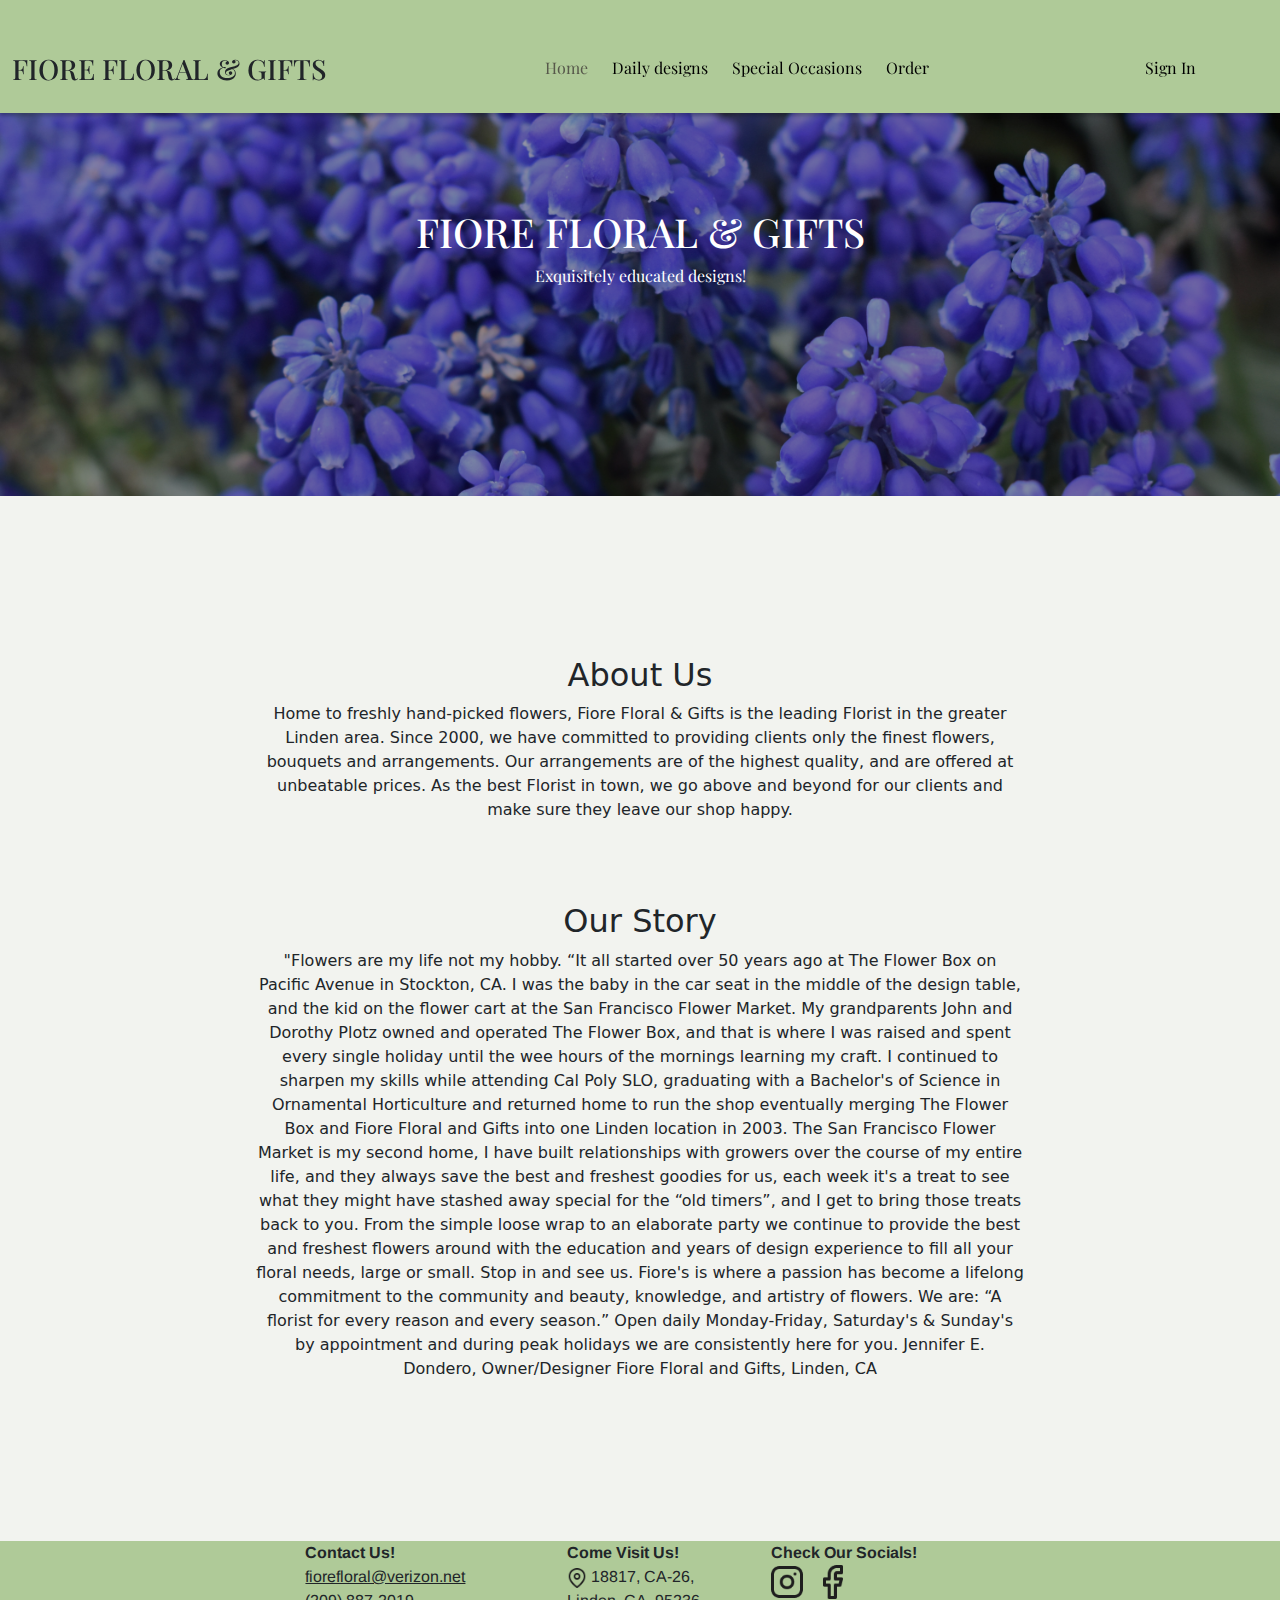
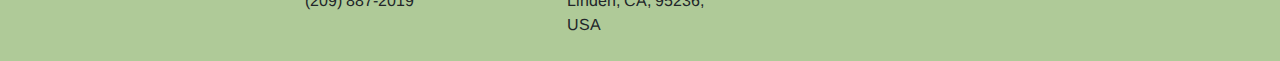
==== index.html @ d72c67c2 "tweeks" ====
<!doctype html>
<html lang="en">
  <head>
    <meta charset="utf-8">
    <meta name="viewport" content="width=device-width, initial-scale=1">
    <title>Fiore Floral & Gifts</title>
    <link href="https://cdn.jsdelivr.net/npm/bootstrap@5.3.3/dist/css/bootstrap.min.css" rel="stylesheet" integrity="sha384-QWTKZyjpPEjISv5WaRU9OFeRpok6YctnYmDr5pNlyT2bRjXh0JMhjY6hW+ALEwIH" crossorigin="anonymous">
    <link rel="stylesheet" href="./Styles/index-CSS/index.css">
  </head>
  <body>
    <header class="navbar navbar-expand-lg">
      <div class="gridContainerHeader container-fluid fixed-top">
        
          <H3 class="logoHeader mt-5 mb-4"> FIORE FLORAL & GIFTS</H3>
          <button class="navbar-toggler" type="button" data-bs-toggle="collapse" data-bs-target="#navbarSupportedContent" aria-controls="navbarSupportedContent" aria-expanded="false" aria-label="Toggle navigation">
            <span class="navbar-toggler-icon"></span>
          </button>
          <div class="collapse navbar-collapse " id="navbarSupportedContent">
            <ul class="navbar-nav mb-2 mb-lg-0 dropdown-grid ">

              <li class="HMbtn nav-link margin-spacing">
                <a class="Headerbtn active" href="./index.html"> Home</a>
              </li>
              
              <li class="DDbtn nav-item mx-2">
                <a class="Headerbtn nav-link" href="./pages/DailyDesign.html"> Daily designs </a>
              </li>

              <li class="nav-item dropdown SObtn">
                <a class="nav-link Headerbtn" href="#" role="button" data-bs-toggle="dropdown" aria-expanded="false">
                  Special Occasions
                </a>
                <ul class="dropdown-menu">
                  <li><a class="dropdown-item" href="../pages/ValentinesDay.html">Valentines Day</a></li>
                    <li><a class="dropdown-item" href="../pages/BridalBouquets.html">Bridal Bouquets</a></li>
                    <li><a class="dropdown-item" href="../pages/TableCenterPieces.html">Table Centerpieces</a></li>
                    <li><a class="dropdown-item" href="../pages/Sympathy.html">Sympathy</a></li>
                </ul>
              </li>
    
              <li class="ORbtn nav-item ms-2">
                <a class="Headerbtn nav-link" href="./pages/Order.html"> Order </a>
              </li>
    
              <li class="SIbtn nav-item margin-spacing">
                <a  class="Headerbtn nav-link" href="#"> Sign In</a>
              </li>   
          </div>
      </div>
    </header>

    <div class="hero-grid">
      <img
      class="hero-img"
      src="./assets/index/faith-crabtree-ceyGrp_nedE-unsplash.jpg" alt="field of flowers">
      <div class="hero-text">
        <h1>FIORE FLORAL & GIFTS</h1>
        <p>Exquisitely educated designs!</p>
      </div>
    </div>

    <div class="text-center body-text about-us">
      <h2>About Us</h2>
      <p>Home to freshly hand-picked flowers, Fiore Floral & Gifts is the leading Florist in the greater Linden area. Since 2000, we have committed to providing clients only the finest flowers, bouquets and arrangements. Our arrangements are of the highest quality, and are offered at unbeatable prices. As the best Florist in town, we go above and beyond for our clients and make sure they leave our shop happy.</p>
    </div>

    <div class="text-center body-text our-story">
      <h2>Our Story</h2>
      <p>"Flowers are my life not my hobby. “It all started over 50 years ago at The Flower Box on Pacific Avenue in Stockton, CA. I was the baby in the car seat in the middle of the design table, and the kid on the flower cart at the San Francisco Flower Market. My grandparents John and Dorothy Plotz owned and operated The Flower Box, and that is where I was raised and spent every single holiday until the wee hours of the mornings learning my craft. I continued to sharpen my skills while attending Cal Poly SLO, graduating with a Bachelor's of Science in Ornamental Horticulture and returned home to run the shop eventually merging The Flower Box and Fiore Floral and Gifts into one Linden location in 2003. The San Francisco Flower Market is my second home, I have built relationships with growers over the course of my entire life, and they always save the best and freshest goodies for us, each week it's a treat to see what they might have stashed away special for the “old timers”, and I get to bring those treats back to you. From the simple loose wrap to an elaborate party we continue to provide the best and freshest flowers around with the education and years of design experience to fill all your floral needs, large or small. Stop in and see us. Fiore's is where a passion has become a lifelong commitment to the community and beauty, knowledge, and artistry of flowers. We are: “A florist for every reason and every season.” Open daily Monday-Friday, Saturday's & Sunday's by appointment and during peak holidays we are consistently here for you.
      Jennifer E. Dondero, Owner/Designer Fiore Floral and Gifts, Linden, CA</p>
    </div>
    <footer>
      <!-- container -->
      <div class="gridContainerFooter ">
        <div class="Contact ">
          <p class="m-0"><b>Contact Us! </b></p>
          <p class="m-0 FooterEmail">fiorefloral@verizon.net</p>
          <p class="m-0">(209) 887-2019</p>
        </div>

        <div class="Visit">
          <p class="m-0"><b>Come Visit Us! </b></p>
          <p>
            <img
              class="MPlogo"
              src="../assets/Footer-Header/Map Pin.png"
              alt=""
            />
            18817, CA-26,<br/> Linden, CA, 95236,<br/> USA
          </p>
        </div>

        <div class="Socials">
          <p class="FooterTitles m-0"><b>Check Our Socials!</b></p>
          

            <img class="FooterIGlogo" src="../assets/Footer-Header/Instagram.png" alt="">
            <img  class="FooterFBlogo" src="../assets/Footer-Header/Facebook.png" alt="">
          

        </div>

      </div>
      <!-- end of container -->
    </footer>



    
    <script src="https://cdn.jsdelivr.net/npm/bootstrap@5.3.3/dist/js/bootstrap.bundle.min.js" integrity="sha384-YvpcrYf0tY3lHB60NNkmXc5s9fDVZLESaAA55NDzOxhy9GkcIdslK1eN7N6jIeHz" crossorigin="anonymous"></script>
  </body>
</html>
---- Styles/index-CSS/index.css ----
@import url("../style.css");

/* general-start */
.text-center {
    text-align: center;
}
/* general-end */

/* hero-start */
.hero-grid {
    display: grid;
    place-items: center;
}

.hero-text {
    font-family: 'PlayFairDisplay', Arial, Helvetica, sans-serif;
    text-align: center;
    color: white;
    grid-column: 1;
    grid-row: 1;
    z-index: 0;
}

.hero-img {
    width: 100%;
    grid-column: 1;
    grid-row: 1;
    aspect-ratio: 16/6;
    object-fit: cover;
    filter: brightness(65%);
}
/* hero-end */

/* body-text-start */
.body-text{
    margin: 0 auto;
    width: 60%;
}

.about-us {
    margin-top: 10em;
}

.our-story {
    margin-top: 5em;
    margin-bottom: 10em;
}
/* body-text-end */

/* responsiveness-start */
@media (max-width: 767px){
    h1 {
        font-size: 24px;
    }

    h2 {
        font-size: 22px;
    }

    h5 {
        font-size: 22px;
    }
    
    h6 {
        font-size: 20px;
    }
    
    p {
        font-size: 16px;
    }
}
/* responsiveness-end */
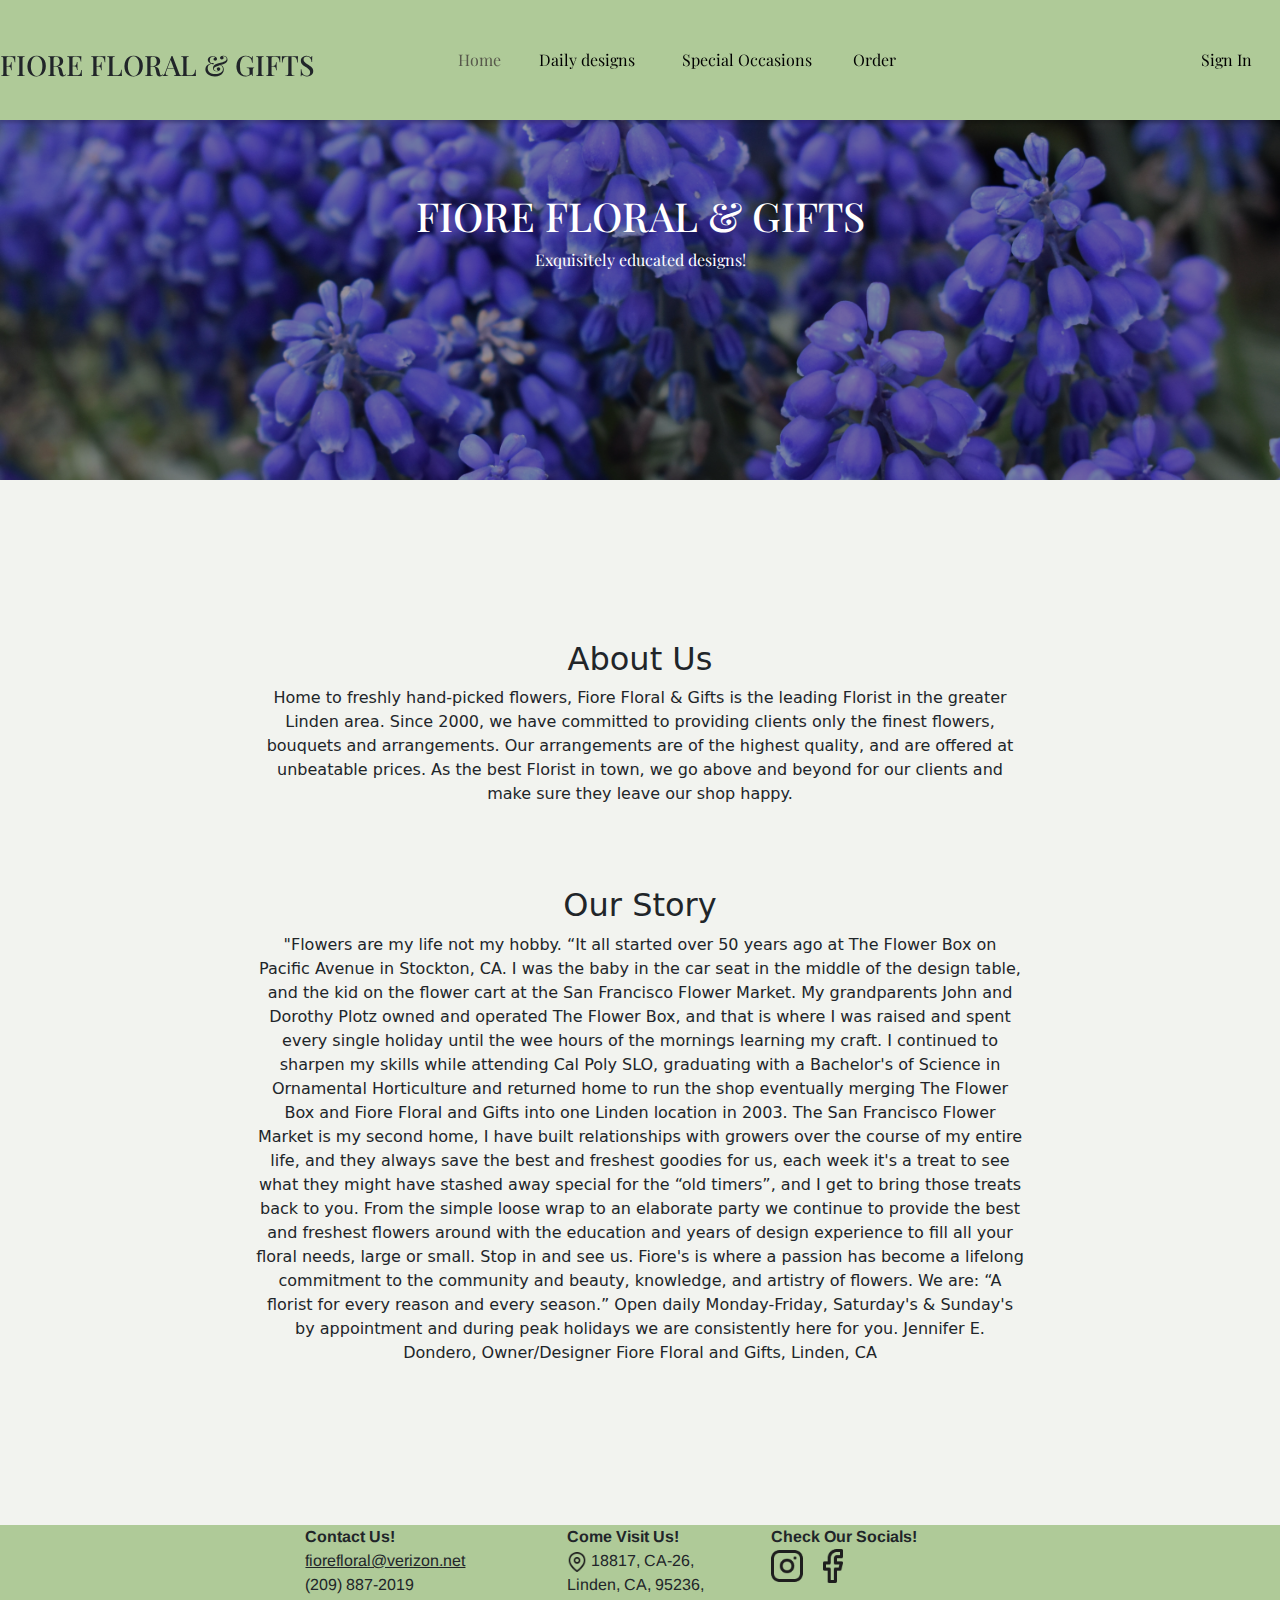
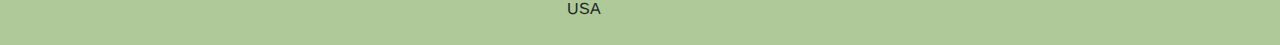
==== commit 9e72070b: "fixes" ====
--- a/index.html
+++ b/index.html
@@ -8,51 +8,51 @@
     <link rel="stylesheet" href="./Styles/index-CSS/index.css">
   </head>
   <body>
-    <header class="navbar navbar-expand-lg">
-      <div class="gridContainerHeader container-fluid fixed-top">
+    <header>
+      <div class="gridContainerHeader fixed-top">
         
           <H3 class="logoHeader mt-5 mb-4"> FIORE FLORAL & GIFTS</H3>
-          <button class="navbar-toggler" type="button" data-bs-toggle="collapse" data-bs-target="#navbarSupportedContent" aria-controls="navbarSupportedContent" aria-expanded="false" aria-label="Toggle navigation">
-            <span class="navbar-toggler-icon"></span>
-          </button>
-          <div class="collapse navbar-collapse " id="navbarSupportedContent">
-            <ul class="navbar-nav mb-2 mb-lg-0 dropdown-grid ">
+          <div class=" HMbtn d-flex justify-content-center mt-5">
+            <a  class="Headerbtn active" href="./index.html"> Home</a>
+          </div>
 
-              <li class="HMbtn nav-link margin-spacing">
-                <a class="Headerbtn active" href="./index.html"> Home</a>
-              </li>
-              
-              <li class="DDbtn nav-item mx-2">
-                <a class="Headerbtn nav-link" href="./pages/DailyDesign.html"> Daily designs </a>
-              </li>
+          <div class="DDbtn d-flex justify-content-center mt-5">
+            <a class="Headerbtn" href="./pages/DailyDesign.html"> Daily designs </a>
+          </div>
 
-              <li class="nav-item dropdown SObtn">
-                <a class="nav-link Headerbtn" href="#" role="button" data-bs-toggle="dropdown" aria-expanded="false">
-                  Special Occasions
-                </a>
-                <ul class="dropdown-menu">
-                  <li><a class="dropdown-item" href="../pages/ValentinesDay.html">Valentines Day</a></li>
-                    <li><a class="dropdown-item" href="../pages/BridalBouquets.html">Bridal Bouquets</a></li>
-                    <li><a class="dropdown-item" href="../pages/TableCenterPieces.html">Table Centerpieces</a></li>
-                    <li><a class="dropdown-item" href="../pages/Sympathy.html">Sympathy</a></li>
-                </ul>
-              </li>
-    
-              <li class="ORbtn nav-item ms-2">
-                <a class="Headerbtn nav-link" href="./pages/Order.html"> Order </a>
-              </li>
-    
-              <li class="SIbtn nav-item margin-spacing">
-                <a  class="Headerbtn nav-link" href="#"> Sign In</a>
-              </li>   
+          <div class="SObtn d-flex justify-content-center mt-5">
+            <div class="dropdown Headerbtn">
+              <a class="Headerbtn" data-bs-toggle="dropdown">
+               Special Occasions
+              </a>
+              <ul class="dropdown-menu">
+                <li><a class="dropdown-item" href="../pages/ValentinesDay.html">Valentines Day</a></li>
+                <li><a class="dropdown-item" href="../pages/BridalBouquets.html">Bridal Bouquets</a></li>
+                <li><a class="dropdown-item" href="../pages/TableCenterPieces.html">Table Centerpieces</a></li>
+                <li><a class="dropdown-item" href="../pages/Sympathy.html">Sympathy</a></li>
+                
+              </ul>
+            </div>
           </div>
+
+          <div class="ORbtn mt-5">
+            <a class="Headerbtn" href="./pages/Order.html"> Order </a>
+          </div>
+
+          <div class="SIbtn d-flex justify-content-center mt-5">
+            <a  class="Headerbtn" href=""> Sign In</a>
+          </div>
+
+
+        
       </div>
+      
     </header>
 
     <div class="hero-grid">
       <img
       class="hero-img"
-      src="./assets/index/faith-crabtree-ceyGrp_nedE-unsplash.jpg" alt="field of flowers">
+      src="./assets/index/faith-crabtree-ceyGrp_nedE-unsplash.jpg" alt="field of  flowers">
       <div class="hero-text">
         <h1>FIORE FLORAL & GIFTS</h1>
         <p>Exquisitely educated designs!</p>
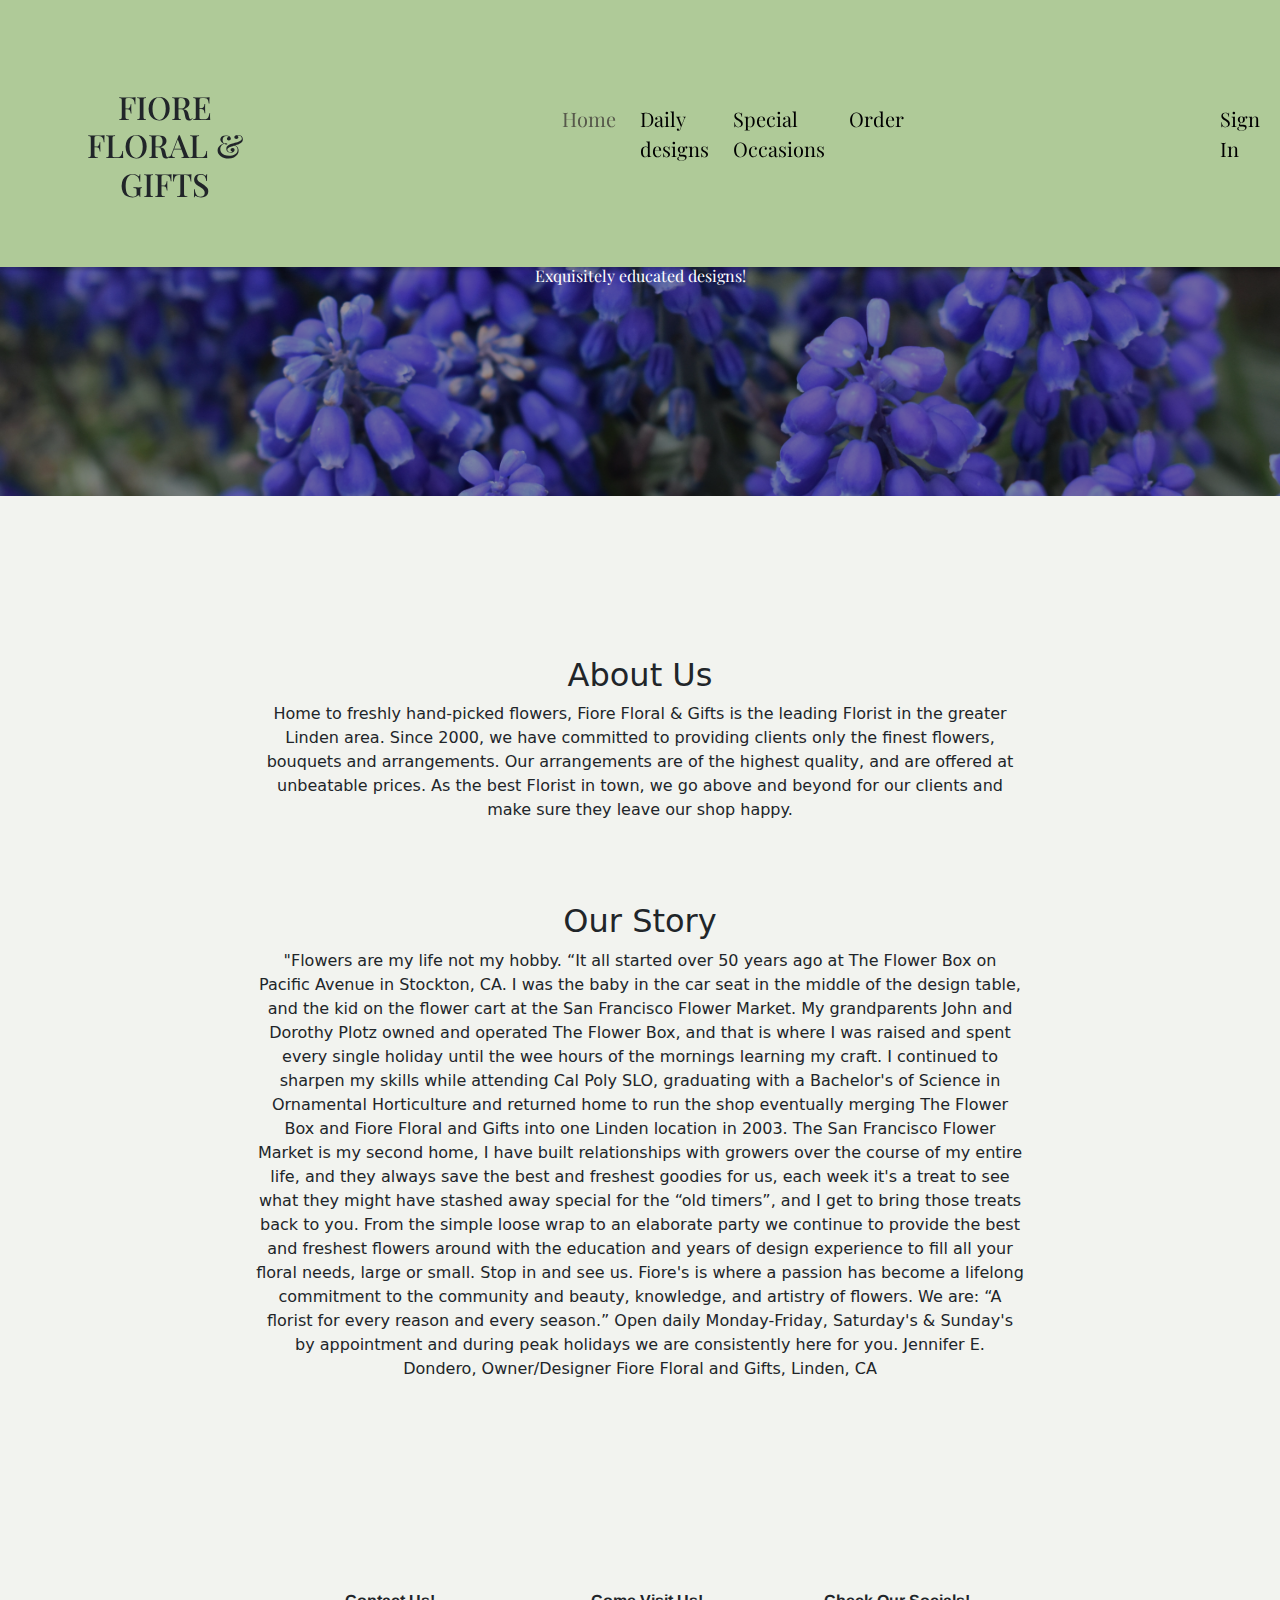
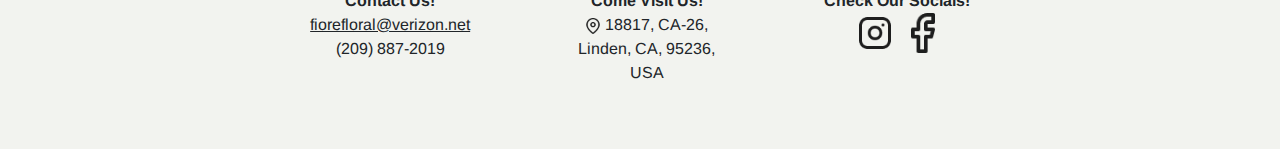
==== commit 65f7fc6e: "Merge branch 'main' of https://github.com/Kass-S/BuisnessRedesign" ====
--- a/index.html
+++ b/index.html
@@ -8,51 +8,51 @@
     <link rel="stylesheet" href="./Styles/index-CSS/index.css">
   </head>
   <body>
-    <header>
-      <div class="gridContainerHeader fixed-top">
+    <header class="navbar navbar-expand-lg">
+      <div class="gridContainerHeader container-fluid fixed-top">
         
           <H3 class="logoHeader mt-5 mb-4"> FIORE FLORAL & GIFTS</H3>
-          <div class=" HMbtn d-flex justify-content-center mt-5">
-            <a  class="Headerbtn active" href="./index.html"> Home</a>
+          <button class="navbar-toggler" type="button" data-bs-toggle="collapse" data-bs-target="#navbarSupportedContent" aria-controls="navbarSupportedContent" aria-expanded="false" aria-label="Toggle navigation">
+            <span class="navbar-toggler-icon"></span>
+          </button>
+          <div class="collapse navbar-collapse " id="navbarSupportedContent">
+            <ul class="navbar-nav mb-2 mb-lg-0 dropdown-grid ">
+
+              <li class="HMbtn nav-link margin-spacing">
+                <a class="Headerbtn active" href="./index.html"> Home</a>
+              </li>
+              
+              <li class="DDbtn nav-item mx-2">
+                <a class="Headerbtn nav-link" href="./pages/DailyDesign.html"> Daily designs </a>
+              </li>
+
+              <li class="nav-item dropdown SObtn">
+                <a class="nav-link Headerbtn" href="#" role="button" data-bs-toggle="dropdown" aria-expanded="false">
+                  Special Occasions
+                </a>
+                <ul class="dropdown-menu">
+                  <li><a class="dropdown-item" href="../pages/ValentinesDay.html">Valentines Day</a></li>
+                    <li><a class="dropdown-item" href="../pages/BridalBouquets.html">Bridal Bouquets</a></li>
+                    <li><a class="dropdown-item" href="../pages/TableCenterPieces.html">Table Centerpieces</a></li>
+                    <li><a class="dropdown-item" href="../pages/Sympathy.html">Sympathy</a></li>
+                </ul>
+              </li>
+    
+              <li class="ORbtn nav-item ms-2">
+                <a class="Headerbtn nav-link" href="./pages/Order.html"> Order </a>
+              </li>
+    
+              <li class="SIbtn nav-item margin-spacing">
+                <a  class="Headerbtn nav-link" href="#"> Sign In</a>
+              </li>   
           </div>
-
-          <div class="DDbtn d-flex justify-content-center mt-5">
-            <a class="Headerbtn" href="./pages/DailyDesign.html"> Daily designs </a>
-          </div>
-
-          <div class="SObtn d-flex justify-content-center mt-5">
-            <div class="dropdown Headerbtn">
-              <a class="Headerbtn" data-bs-toggle="dropdown">
-               Special Occasions
-              </a>
-              <ul class="dropdown-menu">
-                <li><a class="dropdown-item" href="../pages/ValentinesDay.html">Valentines Day</a></li>
-                <li><a class="dropdown-item" href="../pages/BridalBouquets.html">Bridal Bouquets</a></li>
-                <li><a class="dropdown-item" href="../pages/TableCenterPieces.html">Table Centerpieces</a></li>
-                <li><a class="dropdown-item" href="../pages/Sympathy.html">Sympathy</a></li>
-                
-              </ul>
-            </div>
-          </div>
-
-          <div class="ORbtn mt-5">
-            <a class="Headerbtn" href="./pages/Order.html"> Order </a>
-          </div>
-
-          <div class="SIbtn d-flex justify-content-center mt-5">
-            <a  class="Headerbtn" href=""> Sign In</a>
-          </div>
-
-
-        
       </div>
-      
     </header>
 
     <div class="hero-grid">
       <img
       class="hero-img"
-      src="./assets/index/faith-crabtree-ceyGrp_nedE-unsplash.jpg" alt="field of  flowers">
+      src="./assets/index/faith-crabtree-ceyGrp_nedE-unsplash.jpg" alt="field of flowers">
       <div class="hero-text">
         <h1>FIORE FLORAL & GIFTS</h1>
         <p>Exquisitely educated designs!</p>
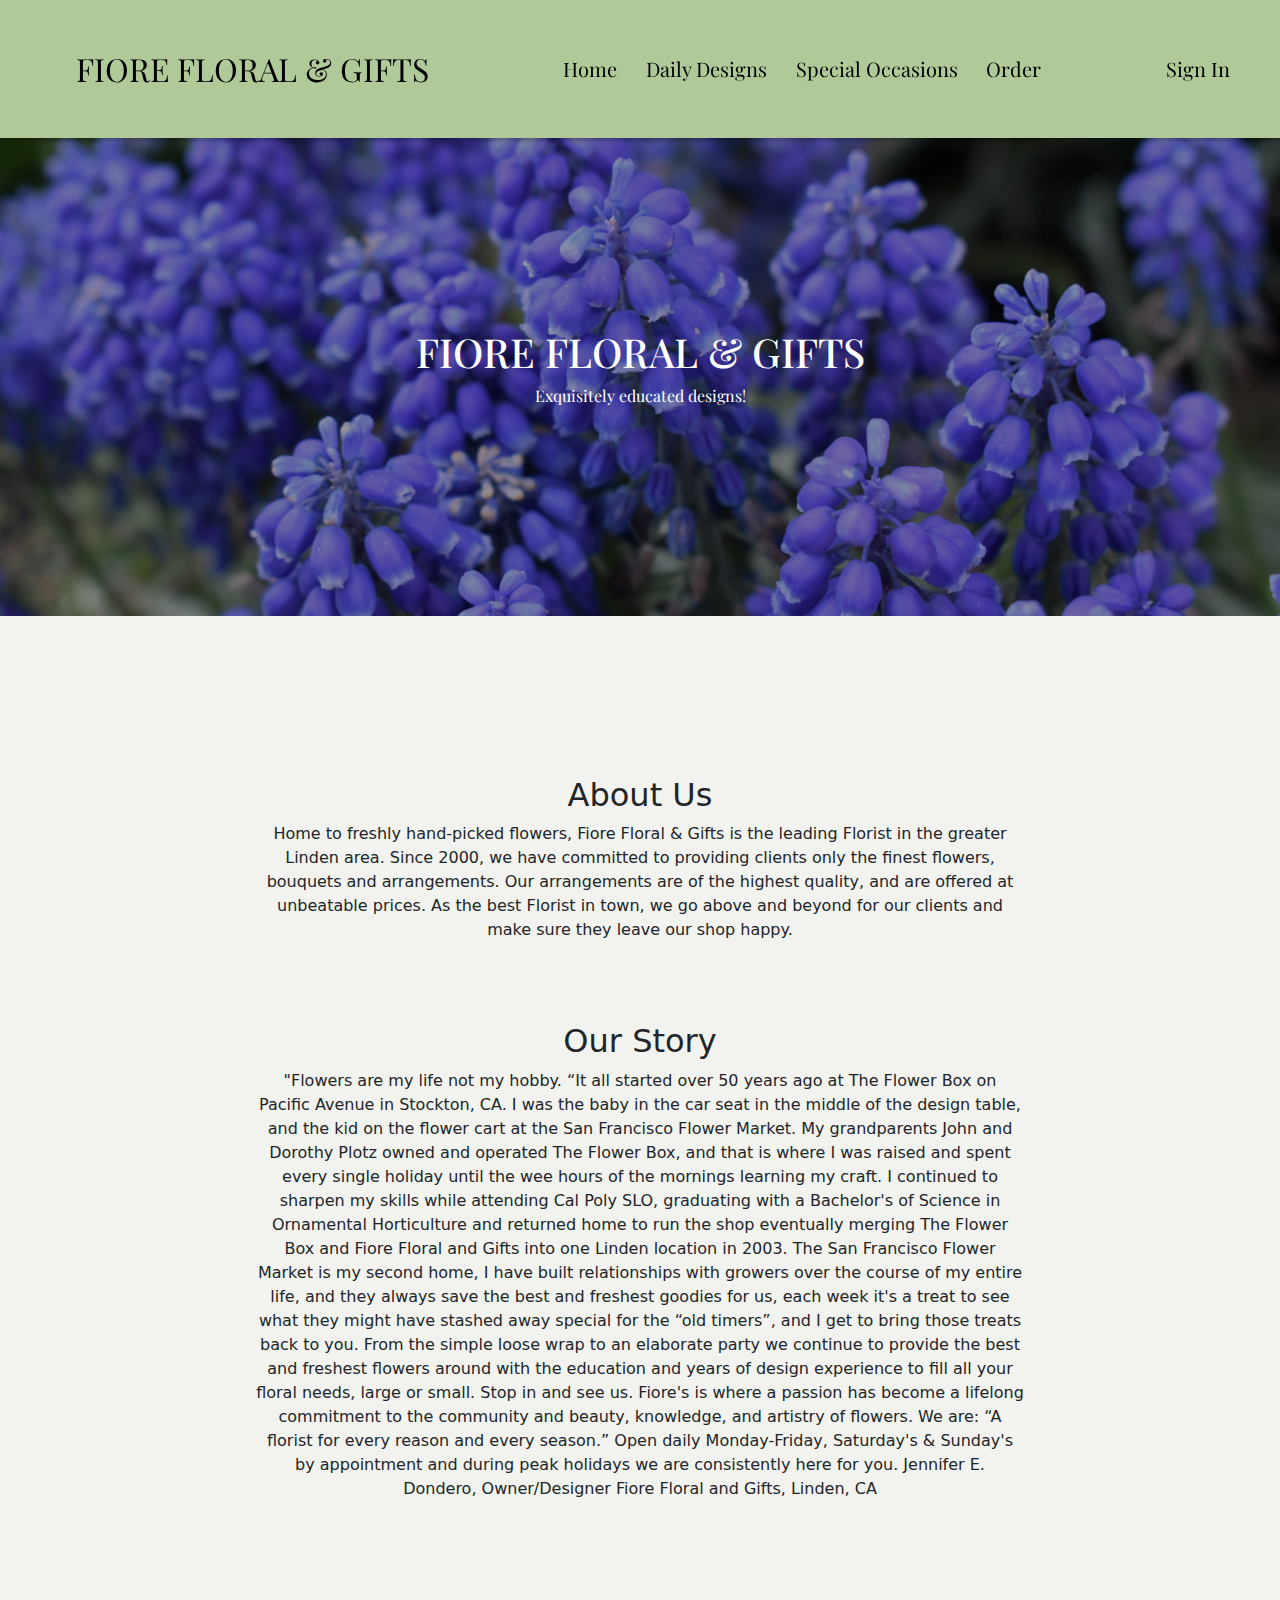
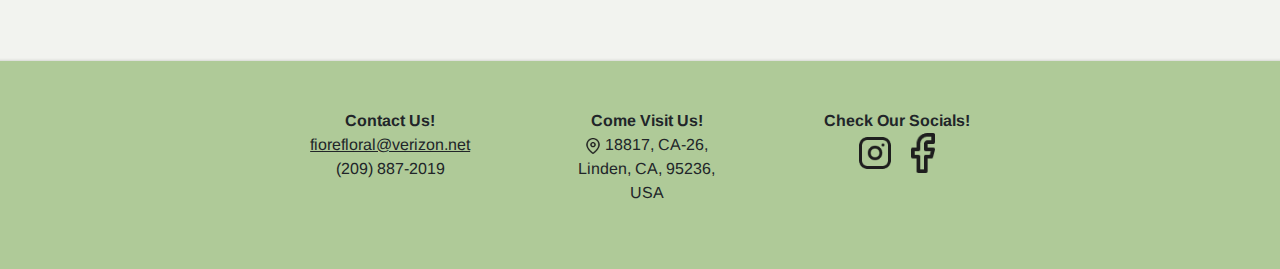
==== commit c074be75: "current progress" ====
--- a/index.html
+++ b/index.html
@@ -8,46 +8,44 @@
     <link rel="stylesheet" href="./Styles/index-CSS/index.css">
   </head>
   <body>
-    <header class="navbar navbar-expand-lg">
-      <div class="gridContainerHeader container-fluid fixed-top">
-        
-          <H3 class="logoHeader mt-5 mb-4"> FIORE FLORAL & GIFTS</H3>
-          <button class="navbar-toggler" type="button" data-bs-toggle="collapse" data-bs-target="#navbarSupportedContent" aria-controls="navbarSupportedContent" aria-expanded="false" aria-label="Toggle navigation">
-            <span class="navbar-toggler-icon"></span>
-          </button>
-          <div class="collapse navbar-collapse " id="navbarSupportedContent">
-            <ul class="navbar-nav mb-2 mb-lg-0 dropdown-grid ">
-
-              <li class="HMbtn nav-link margin-spacing">
-                <a class="Headerbtn active" href="./index.html"> Home</a>
-              </li>
-              
-              <li class="DDbtn nav-item mx-2">
-                <a class="Headerbtn nav-link" href="./pages/DailyDesign.html"> Daily designs </a>
-              </li>
-
-              <li class="nav-item dropdown SObtn">
-                <a class="nav-link Headerbtn" href="#" role="button" data-bs-toggle="dropdown" aria-expanded="false">
-                  Special Occasions
-                </a>
-                <ul class="dropdown-menu">
-                  <li><a class="dropdown-item" href="../pages/ValentinesDay.html">Valentines Day</a></li>
-                    <li><a class="dropdown-item" href="../pages/BridalBouquets.html">Bridal Bouquets</a></li>
-                    <li><a class="dropdown-item" href="../pages/TableCenterPieces.html">Table Centerpieces</a></li>
-                    <li><a class="dropdown-item" href="../pages/Sympathy.html">Sympathy</a></li>
-                </ul>
-              </li>
-    
-              <li class="ORbtn nav-item ms-2">
-                <a class="Headerbtn nav-link" href="./pages/Order.html"> Order </a>
-              </li>
-    
-              <li class="SIbtn nav-item margin-spacing">
-                <a  class="Headerbtn nav-link" href="#"> Sign In</a>
-              </li>   
-          </div>
+    <!-- navbar-start -->
+    <nav class="navbar navbar-expand-lg bg-body-tertiary">
+      <div class="gridContainerHeader fixed-top container-fluid">
+        <a class="navbar-brand logoHeader" href="#">FIORE FLORAL & GIFTS</a>
+        <button class="navbar-toggler" type="button" data-bs-toggle="collapse" data-bs-target="#navbarSupportedContent" aria-controls="navbarSupportedContent" aria-expanded="false" aria-label="Toggle navigation">
+          <span class="navbar-toggler-icon"></span>
+        </button>
+        <div class="flex-row collapse navbar-collapse" id="navbarSupportedContent">
+          <ul class="navbar-nav mb-lg-0">
+            <li class="hoverBg nav-item">
+              <a class="Headerbtn nav-link" href="./index.html">Home</a>
+            </li>
+            <li class="hoverBg nav-item">
+              <a class="Headerbtn nav-link" href="./pages/DailyDesign.html">Daily Designs</a>
+            </li>
+            <li class="hoverBg nav-item dropdown">
+              <a class="Headerbtn nav-link" href="">Special Occasions</a>
+              <ul class="dropdown-menu">
+                <li><a class="dropdown-item" href="./pages/ValentinesDay.html">Valentines Day</a></li>
+                <li><a class="dropdown-item" href="./pages/BridalBouquets.html">Bridal Bouquets</a></li>
+                <li><a class="dropdown-item" href="./pages/TableCenterPieces.html">Table Centerpieces</a></li>
+                <li><a class="dropdown-item" href="./pages/Sympathy.html">Sympathy</a></li>
+              </ul>
+            </li>
+            <li class="hoverBg nav-item">
+              <a class="Headerbtn nav-link" href="./pages/Order.html">Order</a>
+            </li>
+            <li class="hoverBg sign-In-mobile nav-item">
+              <a class="Headerbtn nav-link" href="">Sign In</a>
+            </li>
+          </ul>
+        </div>
+        <div class="hoverBg sign-In">
+          <a class="Headerbtn" href="">Sign In</a>
+        </div>
       </div>
-    </header>
+    </nav>
+    <!-- navbar-end -->
 
     <div class="hero-grid">
       <img
@@ -71,35 +69,33 @@
     </div>
     <footer>
       <!-- container -->
-      <div class="gridContainerFooter ">
-        <div class="Contact ">
-          <p class="m-0"><b>Contact Us! </b></p>
-          <p class="m-0 FooterEmail">fiorefloral@verizon.net</p>
-          <p class="m-0">(209) 887-2019</p>
+      <div class="footerBg">
+        <div class="gridContainerFooter">
+          <div class="Contact ">
+            <p class="m-0"><b>Contact Us! </b></p>
+            <p class="m-0 FooterEmail">fiorefloral@verizon.net</p>
+            <p class="m-0">(209) 887-2019</p>
+          </div>
+  
+          <div class="Visit">
+            <p class="m-0"><b>Come Visit Us! </b></p>
+            <p>
+              <img
+                class="MPlogo"
+                src="../assets/Footer-Header/Map Pin.png"
+                alt=""
+              />
+              18817, CA-26,<br/> Linden, CA, 95236,<br/> USA
+            </p>
+          </div>
+  
+          <div class="Socials">
+            <p class="FooterTitles m-0"><b>Check Our Socials!</b></p>
+              <img class="FooterIGlogo" src="../assets/Footer-Header/Instagram.png" alt="">
+              <img  class="FooterFBlogo" src="../assets/Footer-Header/Facebook.png" alt="">
+          </div>
+  
         </div>
-
-        <div class="Visit">
-          <p class="m-0"><b>Come Visit Us! </b></p>
-          <p>
-            <img
-              class="MPlogo"
-              src="../assets/Footer-Header/Map Pin.png"
-              alt=""
-            />
-            18817, CA-26,<br/> Linden, CA, 95236,<br/> USA
-          </p>
-        </div>
-
-        <div class="Socials">
-          <p class="FooterTitles m-0"><b>Check Our Socials!</b></p>
-          
-
-            <img class="FooterIGlogo" src="../assets/Footer-Header/Instagram.png" alt="">
-            <img  class="FooterFBlogo" src="../assets/Footer-Header/Facebook.png" alt="">
-          
-
-        </div>
-
       </div>
       <!-- end of container -->
     </footer>
--- a/Styles/index-CSS/index.css
+++ b/Styles/index-CSS/index.css
@@ -8,6 +8,7 @@
 
 /* hero-start */
 .hero-grid {
+    margin-top: 7.5em;
     display: grid;
     place-items: center;
 }
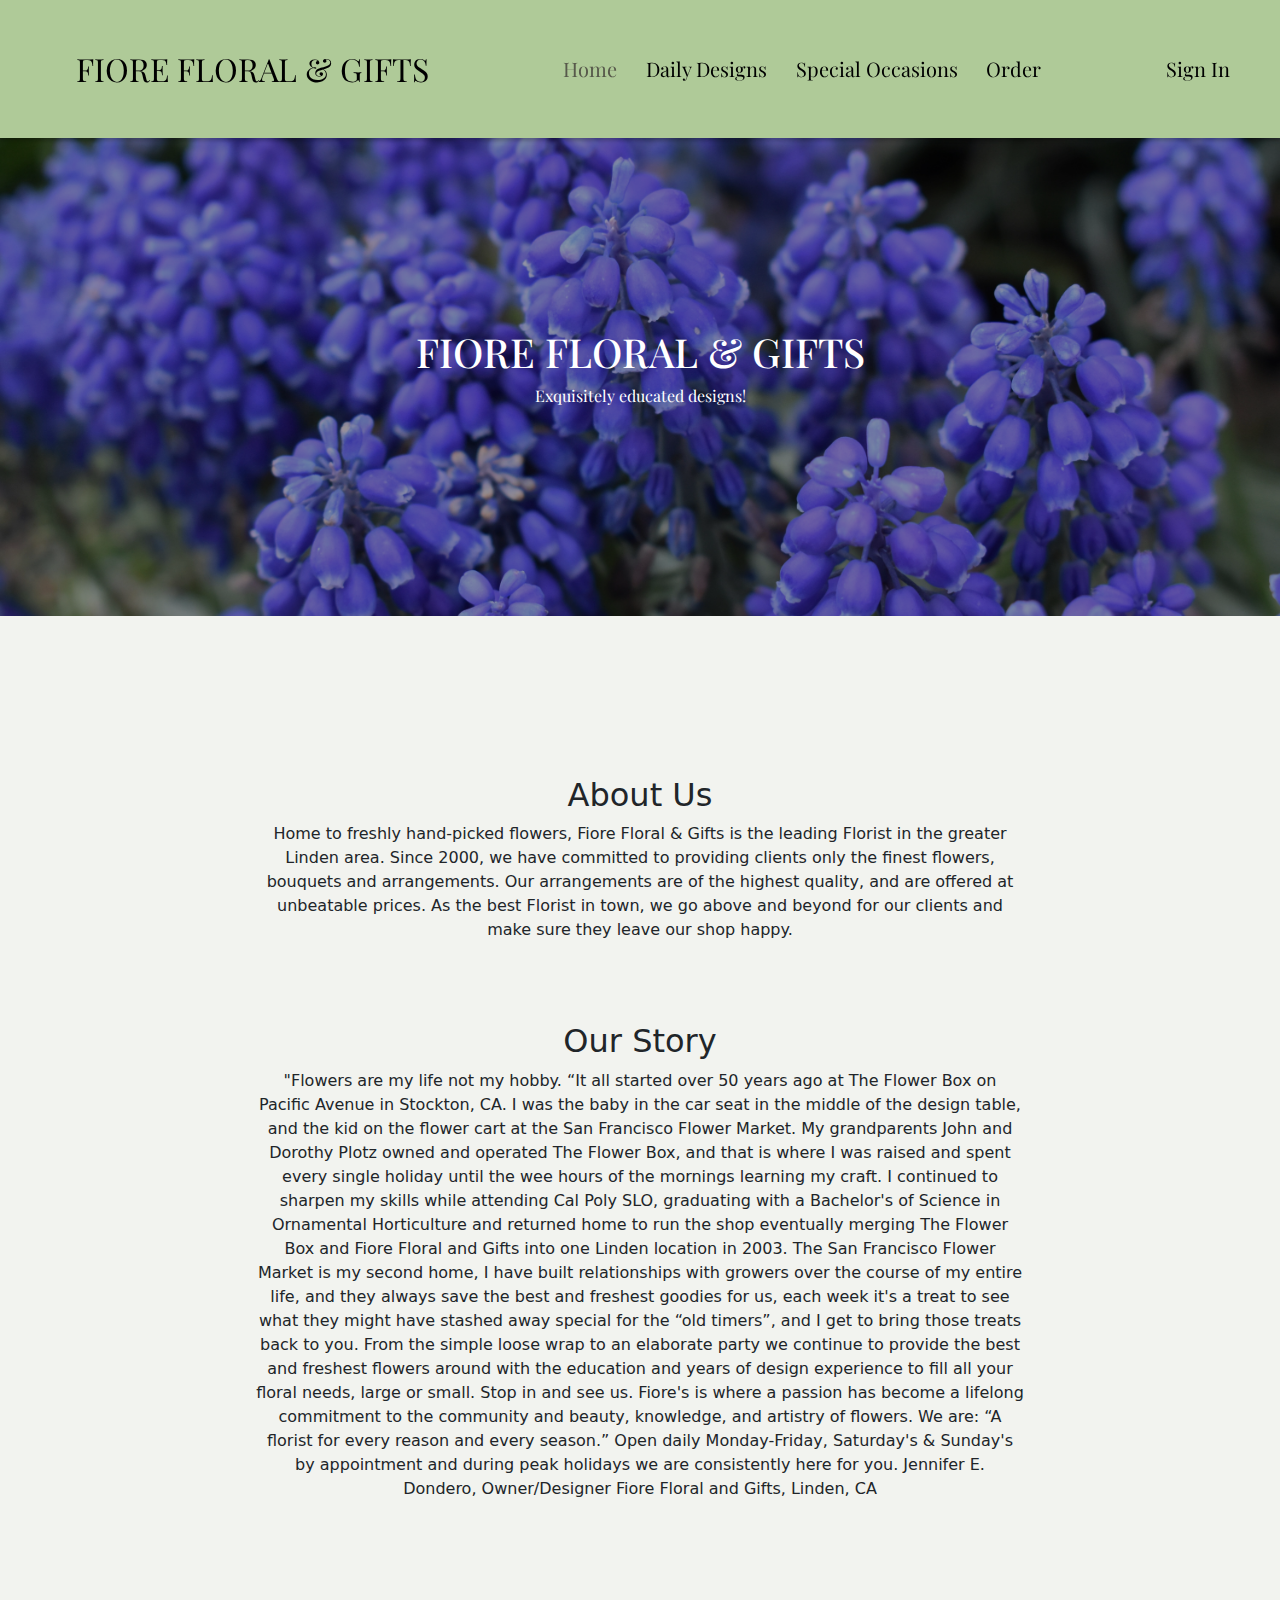
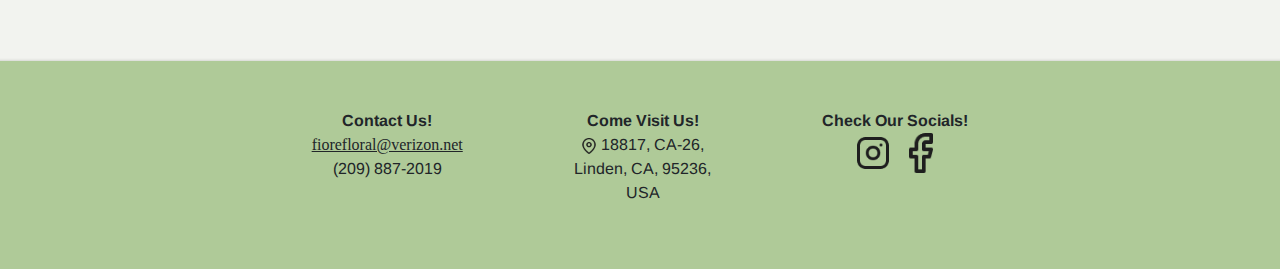
==== commit 49a045c2: "tweeks" ====
--- a/index.html
+++ b/index.html
@@ -18,7 +18,7 @@
         <div class="flex-row collapse navbar-collapse" id="navbarSupportedContent">
           <ul class="navbar-nav mb-lg-0">
             <li class="hoverBg nav-item">
-              <a class="Headerbtn nav-link" href="./index.html">Home</a>
+              <a class="Headerbtn nav-link active-color" href="./index.html">Home</a>
             </li>
             <li class="hoverBg nav-item">
               <a class="Headerbtn nav-link" href="./pages/DailyDesign.html">Daily Designs</a>
--- a/Styles/index-CSS/index.css
+++ b/Styles/index-CSS/index.css
@@ -69,5 +69,22 @@
     p {
         font-size: 16px;
     }
+
+    .body-text{
+        margin-top: 4em;
+        width: 80%;
+    }
+}
+
+@media (max-width: 584px){
+    .hero-grid {
+        margin-top: 6.5em;
+    }    
+}
+
+@media (max-width: 416px){
+    .hero-grid {
+        margin-top: 9em;
+    }
 }
 /* responsiveness-end */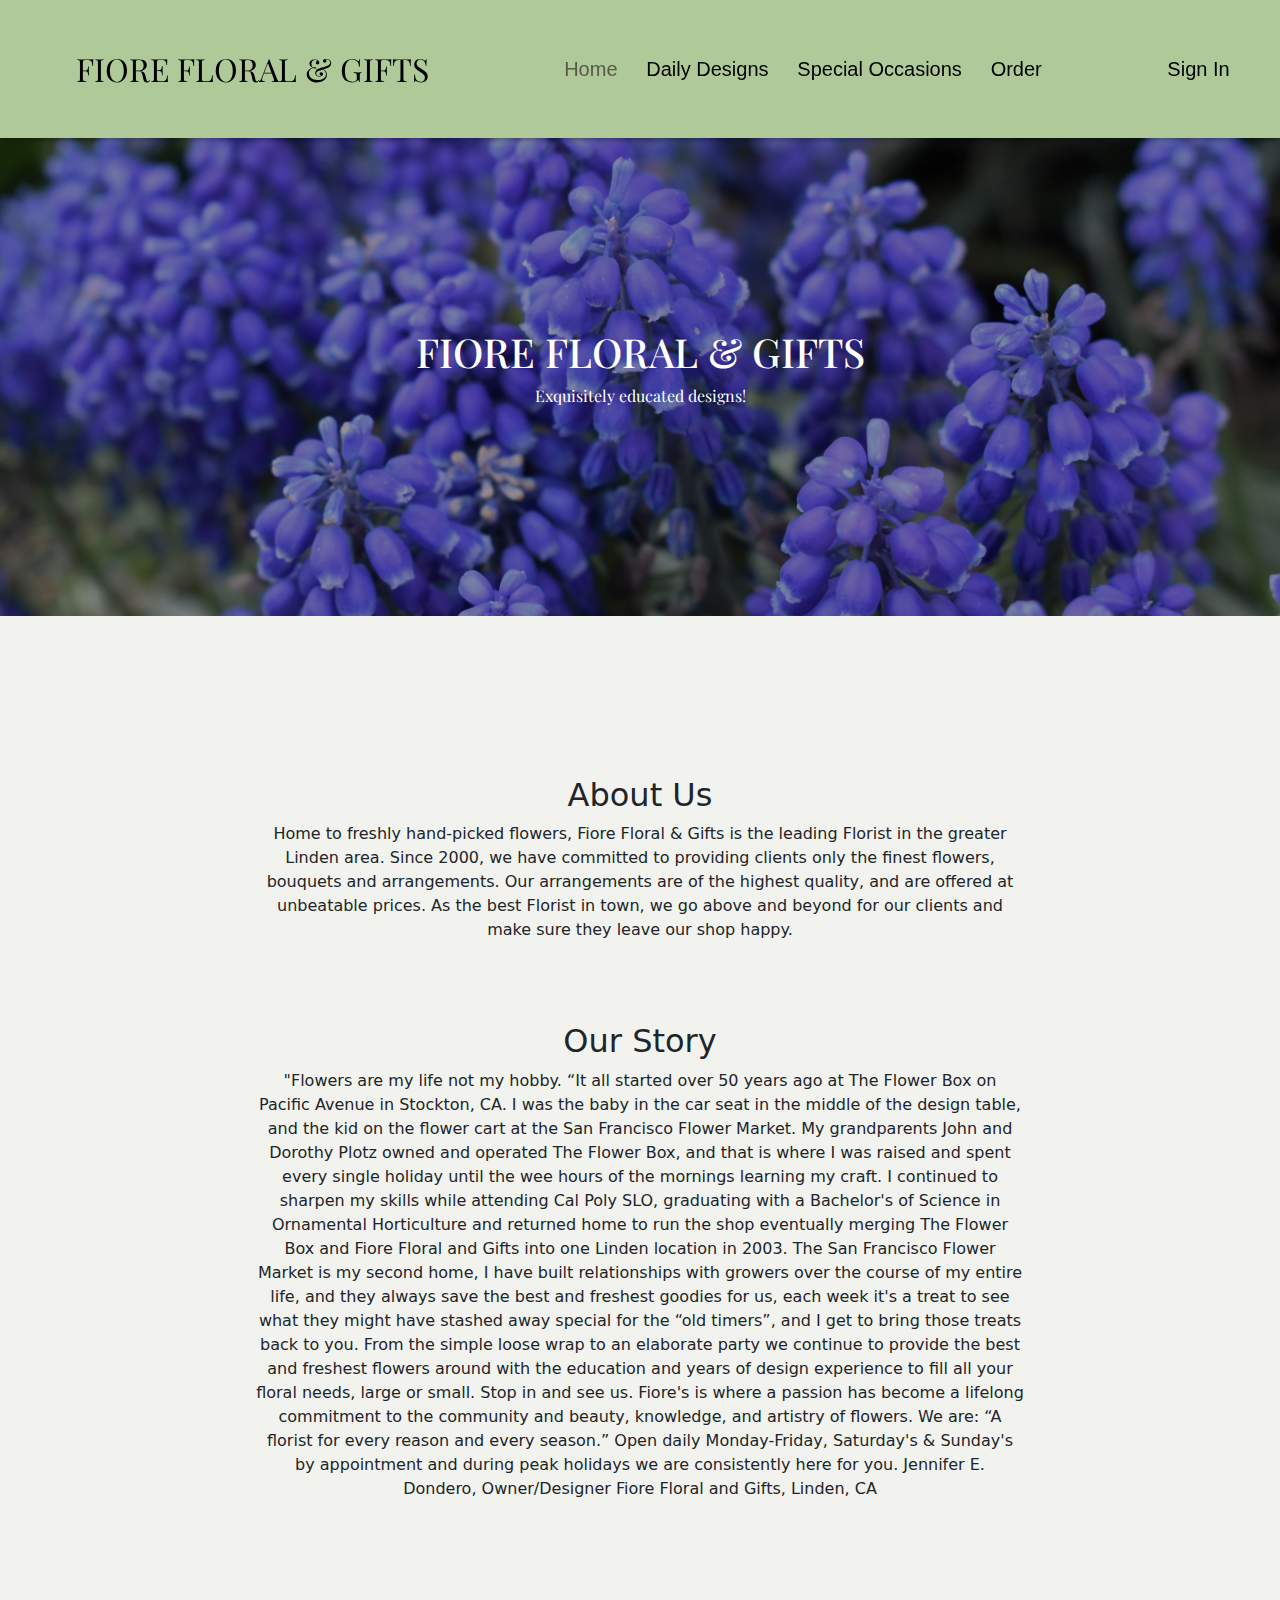
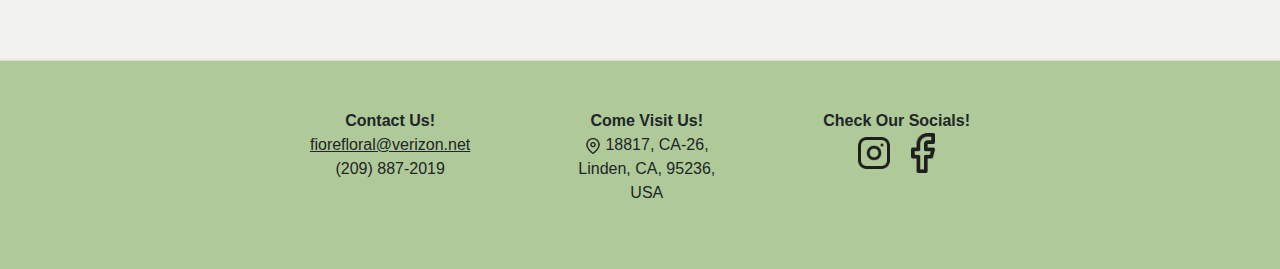
==== commit 977e6bab: "socials link" ====
--- a/index.html
+++ b/index.html
@@ -83,7 +83,7 @@
               <img
                 class="MPlogo"
                 src="../assets/Footer-Header/Map Pin.png"
-                alt=""
+                alt="map logo"
               />
               18817, CA-26,<br/> Linden, CA, 95236,<br/> USA
             </p>
@@ -91,8 +91,8 @@
   
           <div class="Socials">
             <p class="FooterTitles m-0"><b>Check Our Socials!</b></p>
-              <img class="FooterIGlogo" src="../assets/Footer-Header/Instagram.png" alt="">
-              <img  class="FooterFBlogo" src="../assets/Footer-Header/Facebook.png" alt="">
+              <a href="https://www.instagram.com/fiorefloralandgifts/?hl=en" target="_blank"><img class="FooterIGlogo" src="../assets/Footer-Header/Instagram.png" alt="instagram logo"></a>
+              <a href="https://www.facebook.com/fiorefloralandgifts/" target="_blank"><img  class="FooterFBlogo" src="../assets/Footer-Header/Facebook.png" alt="facebook logo"></a>
           </div>
   
         </div>
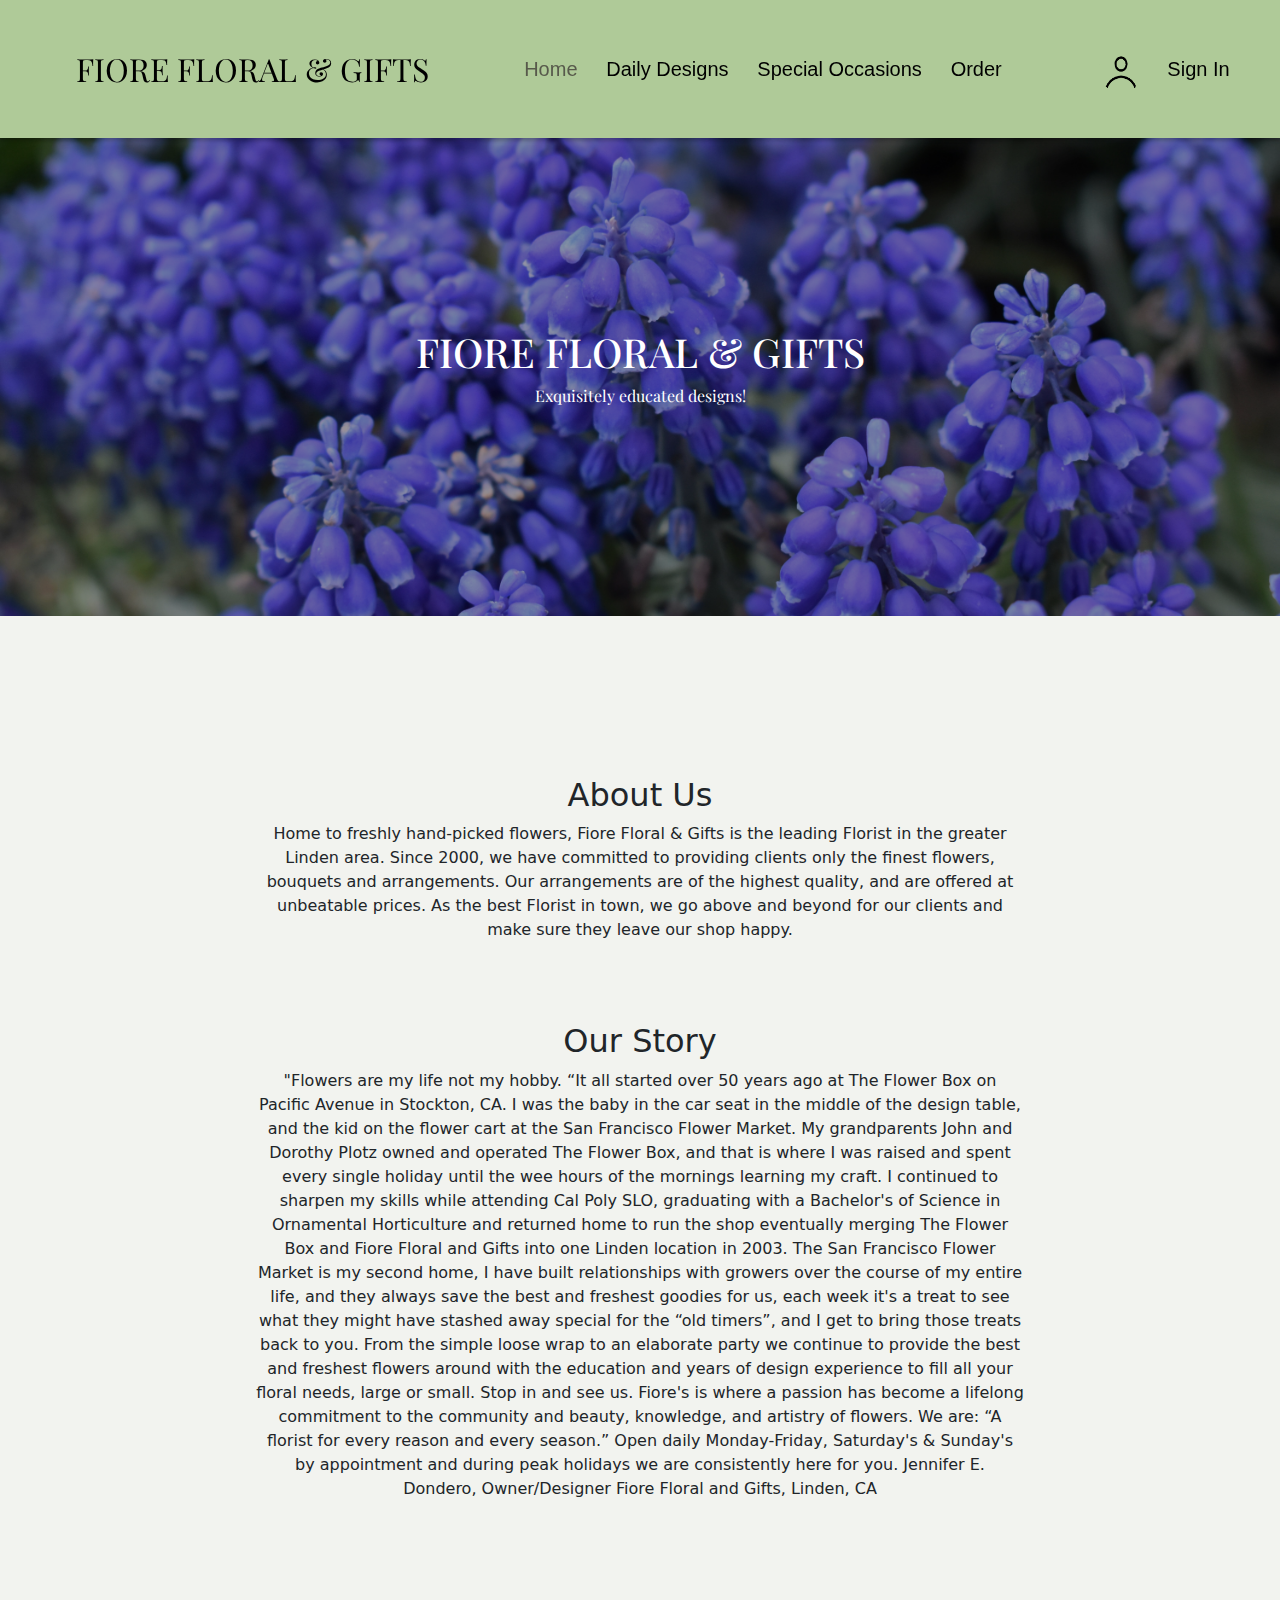
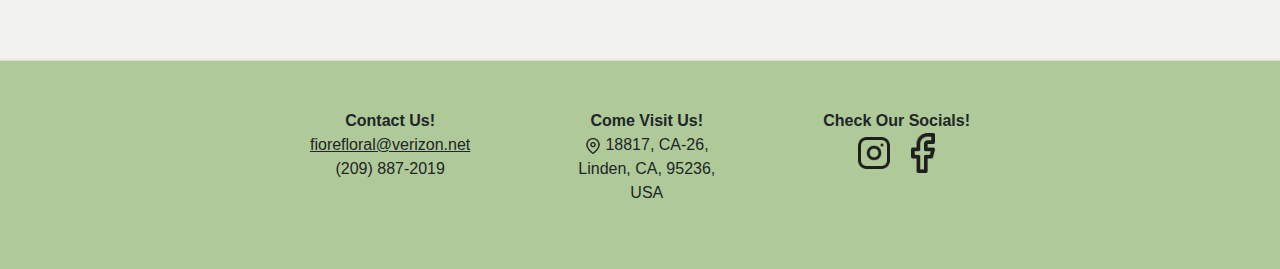
==== commit 7516a631: "link fixes" ====
--- a/index.html
+++ b/index.html
@@ -24,7 +24,7 @@
               <a class="Headerbtn nav-link" href="./pages/DailyDesign.html">Daily Designs</a>
             </li>
             <li class="hoverBg nav-item dropdown">
-              <a class="Headerbtn nav-link" href="">Special Occasions</a>
+              <a class="Headerbtn nav-link">Special Occasions</a>
               <ul class="dropdown-menu">
                 <li><a class="dropdown-item" href="./pages/ValentinesDay.html">Valentines Day</a></li>
                 <li><a class="dropdown-item" href="./pages/BridalBouquets.html">Bridal Bouquets</a></li>
@@ -36,12 +36,17 @@
               <a class="Headerbtn nav-link" href="./pages/Order.html">Order</a>
             </li>
             <li class="hoverBg sign-In-mobile nav-item">
-              <a class="Headerbtn nav-link" href="">Sign In</a>
+              <a class="Headerbtn nav-link">Sign In</a>
             </li>
           </ul>
         </div>
+        <div class="avatar-div">
+          <img
+          class="avatar"
+          src="./assets/Footer-Header/sign in avatar.png" alt="">
+        </div>
         <div class="hoverBg sign-In">
-          <a class="Headerbtn" href="">Sign In</a>
+          <a class="Headerbtn">Sign In</a>
         </div>
       </div>
     </nav>
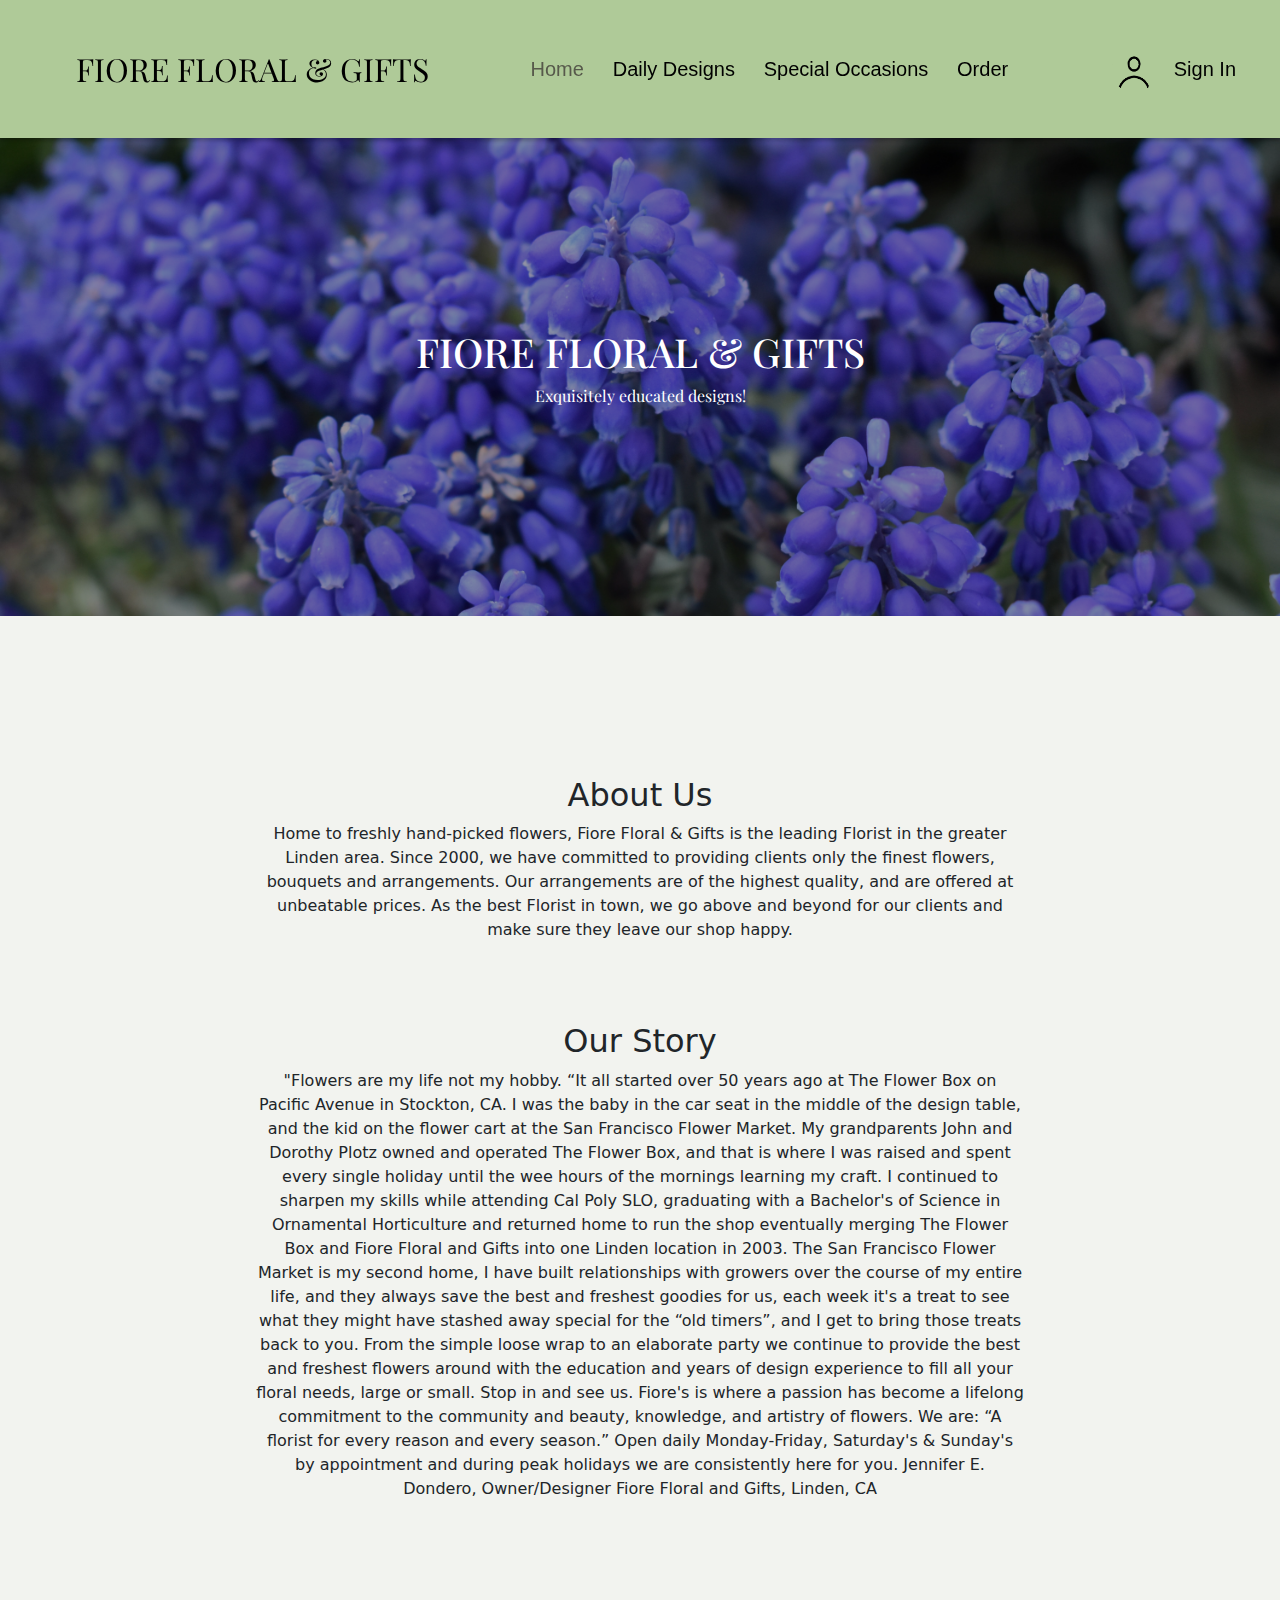
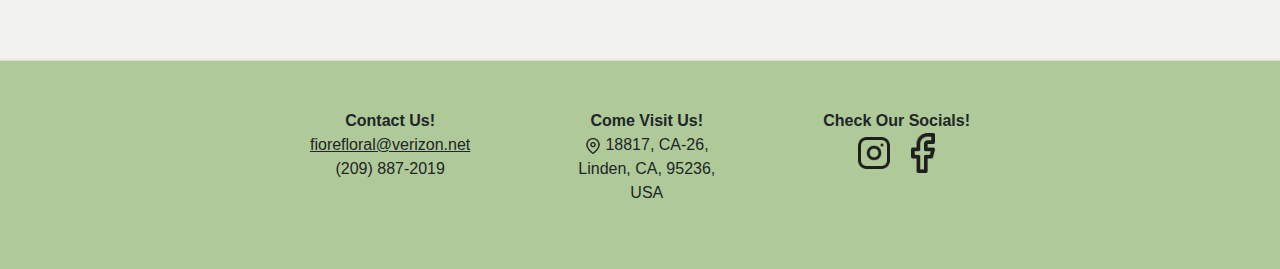
==== commit d095db31: "sign in hover remove" ====
--- a/index.html
+++ b/index.html
@@ -35,7 +35,7 @@
             <li class="hoverBg nav-item">
               <a class="Headerbtn nav-link" href="./pages/Order.html">Order</a>
             </li>
-            <li class="hoverBg sign-In-mobile nav-item">
+            <li class="sign-In-mobile nav-item">
               <a class="Headerbtn nav-link">Sign In</a>
             </li>
           </ul>
@@ -45,7 +45,7 @@
           class="avatar"
           src="./assets/Footer-Header/sign in avatar.png" alt="">
         </div>
-        <div class="hoverBg sign-In">
+        <div class="sign-In">
           <a class="Headerbtn">Sign In</a>
         </div>
       </div>
